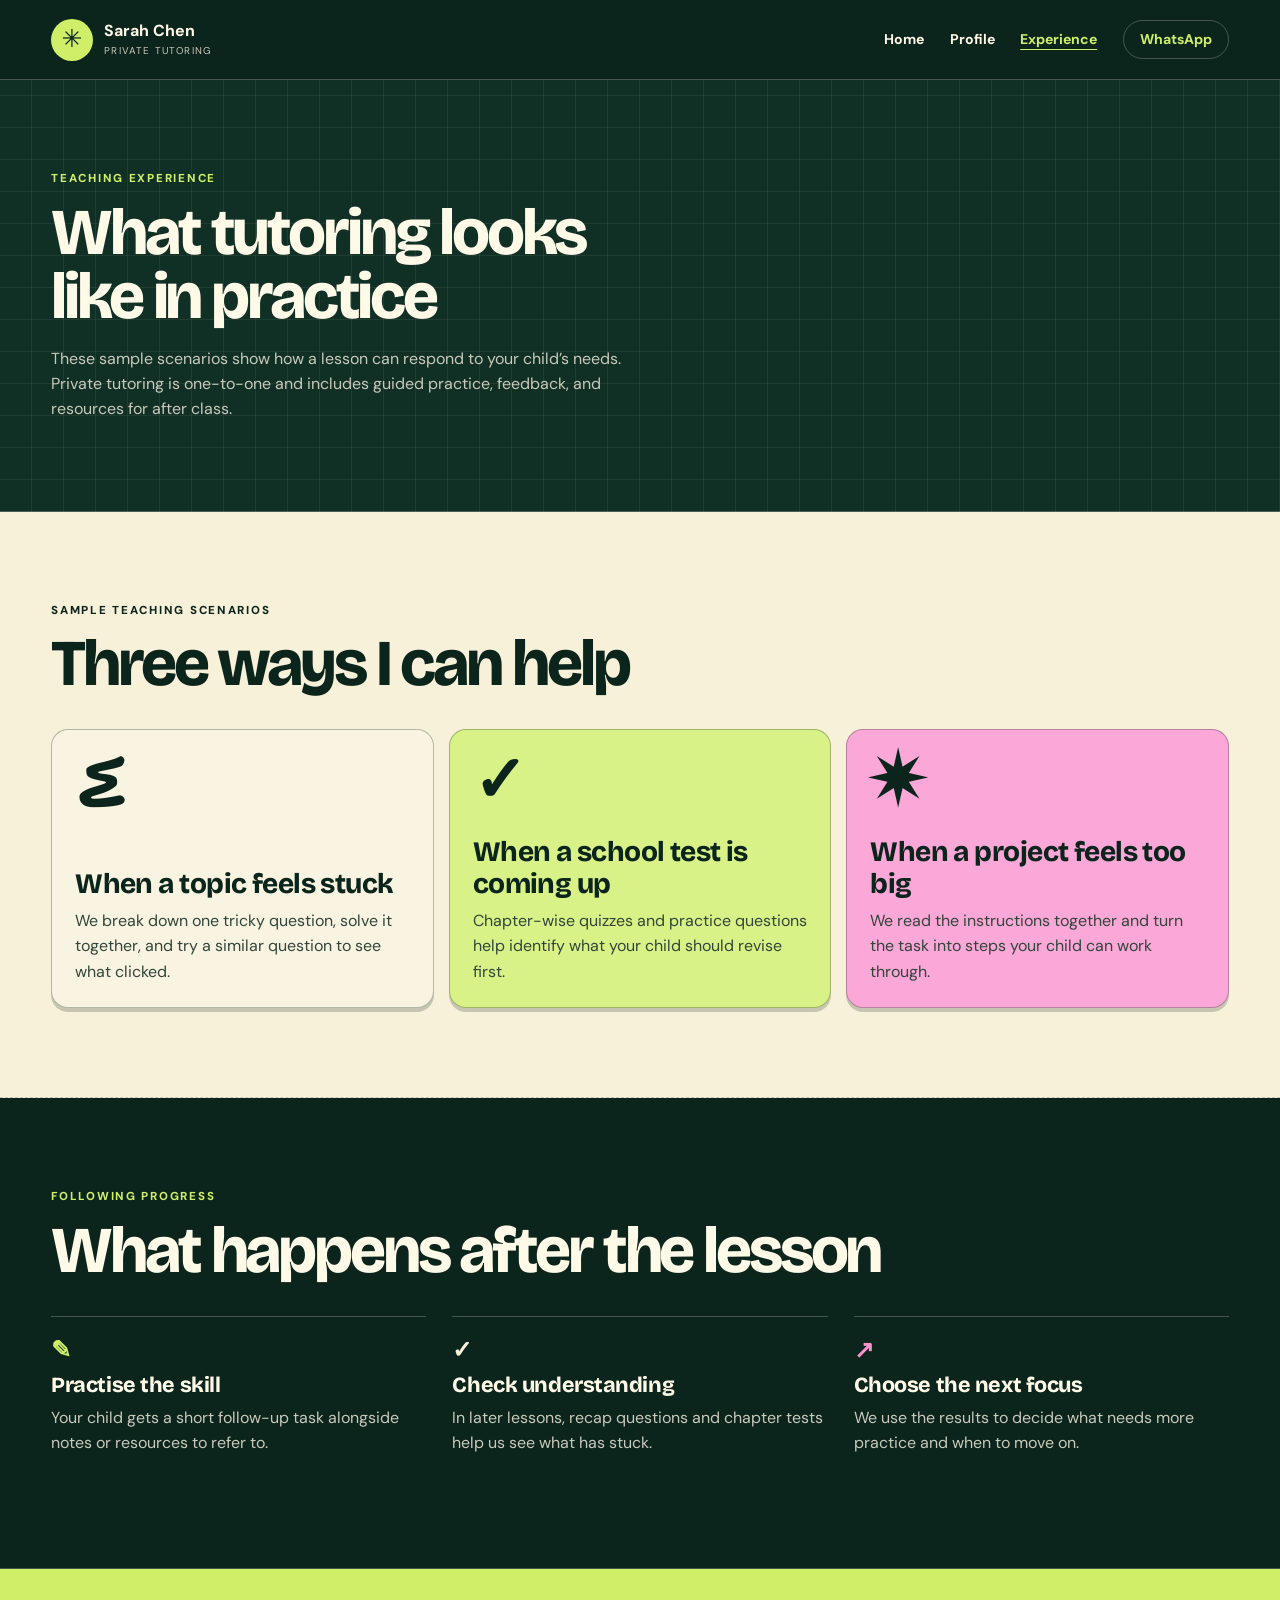
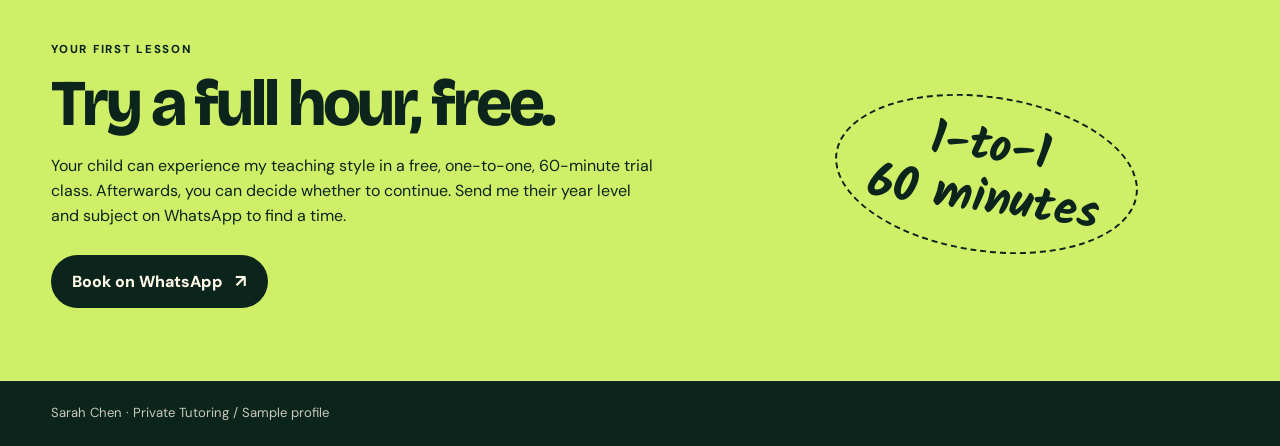
==== experience.html @ 842556ac "Add tutor profile and teaching experience pages" ====
<!doctype html>
<html lang="en"><head><meta charset="utf-8"><meta name="viewport" content="width=device-width, initial-scale=1"><meta name="theme-color" content="#102f25"><title>Teaching Experience · Sarah Chen</title><link rel="stylesheet" href="./assets/style.css?v=3"><script defer src="./assets/render.js?v=3"></script></head><body data-page="experience"><div id="site"></div><noscript>This portfolio requires JavaScript.</noscript></body></html>
---- assets/style.css ----
@import url('https://fonts.googleapis.com/css2?family=Archivo+Black&family=Bricolage+Grotesque:opsz,wght@12..96,400..800&family=DM+Sans:wght@400;500;600;700;800&family=Kalam:wght@400;700&display=swap');

:root {
  --board: #102f25;
  --deep: #0b241c;
  --ink: #fff9e8;
  --lime: #d0ef69;
  --pink: #fa91cd;
  --paper: #f8f1d9;
  --display: "Bricolage Grotesque";
  --hand: Kalam;
  --body: "DM Sans";
  --line: color-mix(in srgb, var(--ink) 24%, transparent);
  --muted: color-mix(in srgb, var(--ink) 78%, var(--deep));
  --edge: clamp(18px, 4vw, 58px);
  color-scheme: dark;
}
* { box-sizing: border-box; }
html { scroll-behavior: smooth; }
body {
  margin: 0;
  background: var(--deep);
  color: var(--ink);
  font: 1rem/1.58 var(--body), system-ui, sans-serif;
  overflow-wrap: anywhere;
}
a { color: inherit; text-decoration: none; }
a:focus-visible { outline: 2px dashed currentColor; outline-offset: 5px; }
p, h1, h2, h3, figure { margin: 0; }
#site { min-height: 100vh; }
.header, .section, .footer {
  max-width: 1290px;
  margin-inline: auto;
  padding-inline: var(--edge);
}
.header {
  display: flex;
  align-items: center;
  justify-content: space-between;
  gap: 18px 30px;
  min-height: 80px;
  border-bottom: 1px solid var(--line);
}
.brand { display: inline-flex; align-items: center; gap: 11px; line-height: 1.16; }
.brand-mark {
  display: grid;
  place-items: center;
  width: 42px;
  aspect-ratio: 1;
  border-radius: 50%;
  color: var(--deep);
  background: var(--lime);
  font-size: 1.55rem;
}
.brand b, .brand small { display: block; }
.brand small { margin-top: 4px; color: var(--muted); font-size: .62rem; letter-spacing: .12em; }
nav { display: flex; flex-wrap: wrap; align-items: center; gap: 9px clamp(12px, 2vw, 29px); }
nav a { padding-block: 5px; font-size: .88rem; font-weight: 700; }
nav a:hover, .secondary:hover { color: var(--lime); }
.nav-contact {
  padding: 7px 16px;
  border: 1px solid var(--line);
  border-radius: 99px;
  color: var(--lime);
}
.section {
  position: relative;
  padding-block: clamp(47px, 7vw, 100px);
  border-bottom: 1px solid var(--line);
}
.eyebrow {
  margin-bottom: .8rem;
  color: var(--lime);
  font-size: .72rem;
  font-weight: 800;
  letter-spacing: .15em;
}
.section h1, .section h2 {
  font: 750 clamp(2.15rem, 5.1vw, 4.65rem)/.98 var(--display), system-ui, sans-serif;
  letter-spacing: -.048em;
  white-space: pre-line;
  text-wrap: balance;
}
.body { max-width: 55ch; margin-top: 17px; color: var(--muted); white-space: pre-line; }
.hero, .cta { display: grid; grid-template-columns: 1.12fr .88fr; align-items: center; gap: clamp(25px, 6vw, 90px); }
.hero:has(> :only-child), .cta:has(> :only-child) { grid-template-columns: 1fr; }
.hero {
  min-height: min(690px, 81vh);
  isolation: isolate;
  background:
    radial-gradient(ellipse at 75% 53%, color-mix(in srgb, var(--lime) 13%, var(--board)), transparent 56%),
    linear-gradient(155deg, var(--board), var(--deep));
}
.hero::before {
  content: "";
  position: absolute;
  inset: 0;
  z-index: -1;
  pointer-events: none;
  opacity: .22;
  background:
    repeating-linear-gradient(167deg, transparent 0 43px, #d6e8ce20 54px, transparent 91px),
    radial-gradient(circle at center, #c7dbc660 .65px, transparent 1px) 0 0 / 5px 5px;
}
.hero h1, .hero h2 { font-size: clamp(3.45rem, 8.1vw, 7.6rem); line-height: .9; letter-spacing: -.08em; }
.highlight {
  margin-top: 18px;
  color: var(--lime);
  font: 700 clamp(1.7rem, 3.35vw, 3.45rem)/1.14 var(--hand), cursive;
  white-space: pre-line;
}
.hero .body { max-width: 38ch; font-size: clamp(1rem, 1.55vw, 1.2rem); }
.actions { display: flex; align-items: center; flex-wrap: wrap; gap: 14px 23px; margin-top: 26px; }
.button {
  display: inline-flex;
  align-items: center;
  gap: 12px;
  padding: 12px 20px;
  border: 1px solid transparent;
  border-radius: 99px;
  background: var(--lime);
  color: var(--deep);
  font-weight: 800;
  transition: transform .2s ease;
}
.button::after { content: '↗' / ''; font-size: 1.1em; }
.button:hover { transform: translateY(-3px); }
.secondary { font-weight: 700; text-decoration: underline; text-underline-offset: .28em; }

.portrait { position: relative; width: min(100%, 440px); margin: 12px auto 24px; isolation: isolate; }
.portrait::before {
  content: "";
  position: absolute;
  inset: -12px -11px -10px 3px;
  z-index: -1;
  border: 1px dashed var(--lime);
  border-radius: 49% 47% 10% 14% / 39% 40% 8% 10%;
  transform: rotate(5deg);
}
.portrait::after {
  content: "";
  position: absolute;
  top: 12%;
  right: -7%;
  width: 28%;
  height: 22%;
  border-top: 3px solid var(--pink);
  border-radius: 50%;
  transform: rotate(-43deg);
}
.portrait img {
  display: block;
  width: 100%;
  aspect-ratio: 1 / 1.15;
  object-fit: cover;
  border: 3px solid var(--ink);
  border-radius: 49% 47% 10% 14% / 39% 40% 8% 10%;
  filter: grayscale(1);
  background: var(--board);
}
.note {
  width: fit-content;
  max-width: 100%;
  padding: 14px 20px;
  background: var(--pink);
  color: var(--deep);
  font: 700 clamp(1.05rem, 2.1vw, 1.5rem)/1.1 var(--hand), cursive;
  white-space: pre-line;
}
.portrait .note { position: absolute; right: -5%; bottom: 5%; transform: rotate(6deg); box-shadow: 3px 4px 0 #0005; }

.cards-grid {
  display: grid;
  grid-template-columns: repeat(auto-fit, minmax(min(100%, 220px), 1fr));
  gap: 15px;
  margin: 33px 0 0;
  padding: 0;
  list-style: none;
}
.paper { padding: 23px; border: 1px solid var(--line); border-radius: 17px; }
.paper h3, .paper h2 {
  margin-top: 8px;
  font: 750 1.35rem/1.13 var(--display), system-ui, sans-serif;
  letter-spacing: -.02em;
}
.paper p { margin-top: 7px; color: var(--muted); white-space: pre-line; }
.symbol { color: var(--card, var(--lime)); font: 700 1.48rem/1 var(--hand), cursive; }

.features { background: linear-gradient(115deg, var(--board), var(--deep)); }
.features .paper { background: color-mix(in srgb, var(--board) 85%, var(--ink)); }
.features .symbol { display: inline-grid; min-width: 42px; min-height: 42px; place-items: center; border: 1px solid currentColor; border-radius: 50%; }
.tiles, .checklist {
  background: var(--paper);
  color: var(--deep);
  --line: color-mix(in srgb, var(--deep) 21%, transparent);
  --muted: color-mix(in srgb, var(--deep) 84%, var(--paper));
}
.tiles .eyebrow, .checklist .eyebrow { color: var(--deep); }
.tiles { border-bottom-style: dashed; }
.tiles .paper {
  min-height: 220px;
  display: flex;
  flex-direction: column;
  background: color-mix(in srgb, var(--card, var(--lime)) 80%, white);
  border-color: color-mix(in srgb, var(--deep) 29%, transparent);
  box-shadow: 0 4px 0 var(--line);
}
.tiles .symbol { color: var(--deep); font-size: clamp(2.4rem, 5vw, 4.45rem); margin-bottom: auto; }
.tiles .paper h3 { font-size: clamp(1.45rem, 2.2vw, 1.95rem); margin-top: 20px; }

.checklist .cards-grid { grid-template-columns: repeat(2, minmax(0, 1fr)); column-gap: 35px; row-gap: 0; }
.checklist .paper {
  display: grid;
  grid-template-columns: 42px 1fr;
  column-gap: 12px;
  align-content: start;
  border: 0;
  border-top: 1px solid var(--line);
  border-radius: 0;
  padding: 19px 0;
}
.checklist .symbol {
  grid-row: span 2;
  display: grid;
  place-items: center;
  height: 36px;
  border: 1px solid var(--line);
  border-radius: 9px;
  color: var(--deep);
  background: var(--card, var(--lime));
  font-size: 1.12rem;
}
.checklist .paper h3, .timeline .paper h3 { margin-top: 0; }
.checklist .paper p, .timeline .paper p { grid-column: 2; }

.timeline {
  background:
    repeating-linear-gradient(0deg, transparent 0 31px, #f8f1d912 31px 32px),
    repeating-linear-gradient(90deg, transparent 0 31px, #f8f1d912 31px 32px),
    var(--board);
}
.timeline .cards-grid {
  display: block;
  padding: 6px 23px;
  border: 1px solid var(--line);
  border-radius: 20px;
  background: var(--deep);
}
.timeline .paper {
  display: grid;
  grid-template-columns: minmax(64px, 94px) 1fr;
  column-gap: 13px;
  border: 0;
  border-radius: 0;
  padding: 16px 0;
}
.timeline .paper + .paper { border-top: 1px dashed var(--line); }
.timeline .symbol { grid-row: span 2; align-self: center; font-size: clamp(1.05rem, 2vw, 1.45rem); }
.timeline .paper p { margin-top: 4px; }
.steps .paper { padding-inline: 0; border: 0; border-top: 1px solid var(--line); border-radius: 0; }
.steps .cards-grid { column-gap: 26px; }

.cta {
  padding-block: clamp(42px, 6vw, 72px);
  background: var(--lime);
  color: var(--deep);
  --muted: var(--deep);
}
.cta .eyebrow { color: inherit; }
.cta .button { background: var(--deep); color: var(--ink); }
.cta .secondary:hover { color: var(--deep); }
.cta > .note {
  justify-self: center;
  padding: 24px 34px;
  border: 2px dashed var(--deep);
  border-radius: 50%;
  text-align: center;
  background: transparent;
  transform: rotate(8deg);
  font-size: clamp(1.5rem, 3.7vw, 3.35rem);
}
.cta .paper p { color: var(--deep); }
.cta .paper .symbol { color: var(--deep); }
.footer { padding-block: 22px; color: var(--muted); font-size: .82rem; }

@media (min-width: 880px) {
  .features, .timeline { display: grid; grid-template-columns: .82fr 1.18fr; align-items: start; gap: 45px; }
  .features .cards-grid, .timeline .cards-grid { margin-top: 0; }
  .features .cards-grid { grid-template-columns: repeat(auto-fit, minmax(min(100%, 175px), 1fr)); }
}
@media (max-width: 720px) {
  .header { flex-direction: column; align-items: flex-start; padding-block: 14px; gap: 9px; }
  .hero, .cta { grid-template-columns: 1fr; min-height: auto; }
  .hero h1, .hero h2 { font-size: clamp(2.7rem, 12vw, 5.4rem); }
  .portrait { width: min(84%, 360px); }
  .cta > .note { justify-self: start; }
}
@media (max-width: 480px) {
  .checklist .cards-grid { grid-template-columns: 1fr; }
  .timeline .cards-grid { padding-inline: 13px; }
  .tiles .paper { min-height: 155px; }
}
@media (prefers-reduced-motion: reduce) {
  html { scroll-behavior: auto; }
  * { transition: none !important; }
}

.checklist .paper :is(h2, h3), .timeline .paper :is(h2, h3) { grid-column: 2; margin-top: 0; }
.checklist .symbol, .timeline .symbol { grid-column: 1; grid-row: 1 / span 2; }
.checklist .paper:not(:has(.symbol)), .timeline .paper:not(:has(.symbol)) { grid-template-columns: 1fr; }
.checklist .paper:not(:has(.symbol)) > *, .timeline .paper:not(:has(.symbol)) > * { grid-column: 1; }

nav [aria-current="page"] { color: var(--lime); text-decoration: underline; text-underline-offset: .32em; }
@media (min-width: 721px) {
  .header nav { justify-content: flex-end; }
  .header .brand { flex: 0 0 auto; }
}
body[data-page="experience"] main > .section:first-child {
  background:
    repeating-linear-gradient(0deg, transparent 0 31px, #f8f1d912 31px 32px),
    repeating-linear-gradient(90deg, transparent 0 31px, #f8f1d912 31px 32px),
    var(--board);
}
body[data-page="experience"] main > .section:first-child .copy { max-width: 760px; }
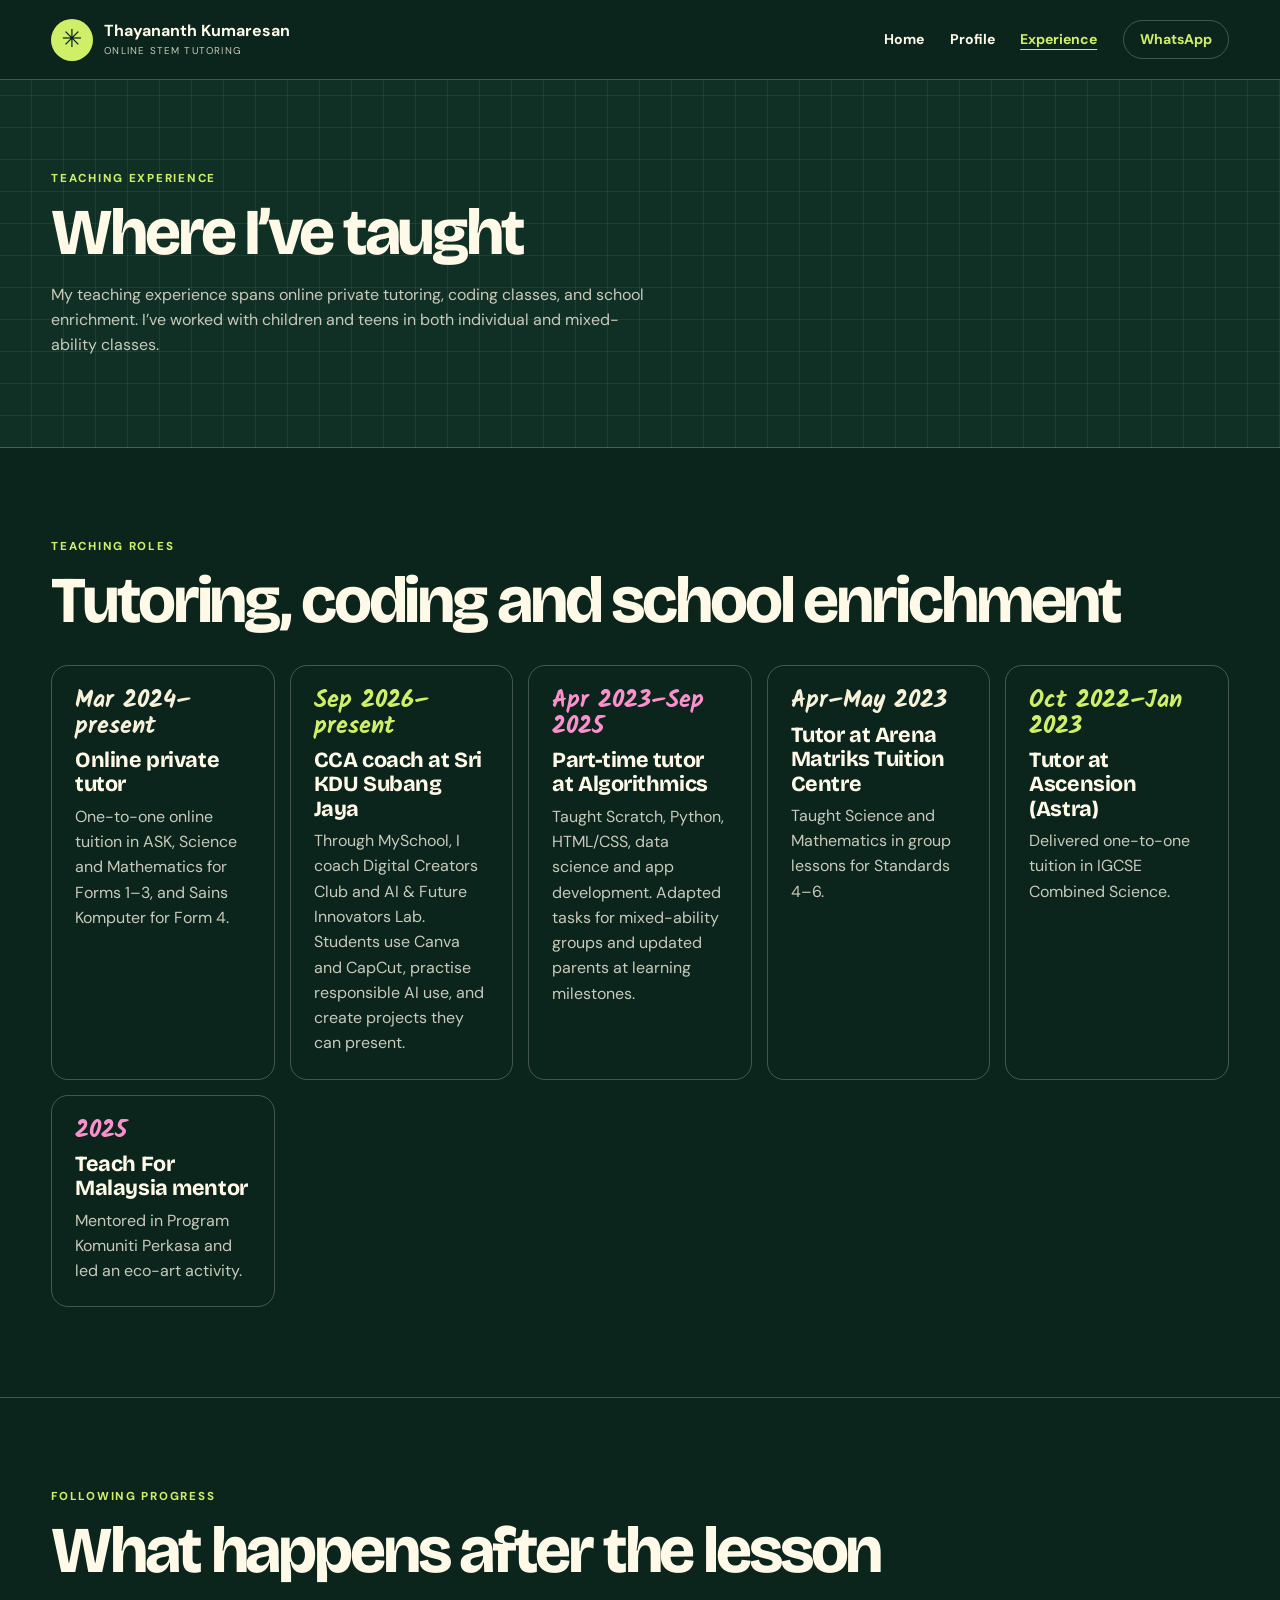
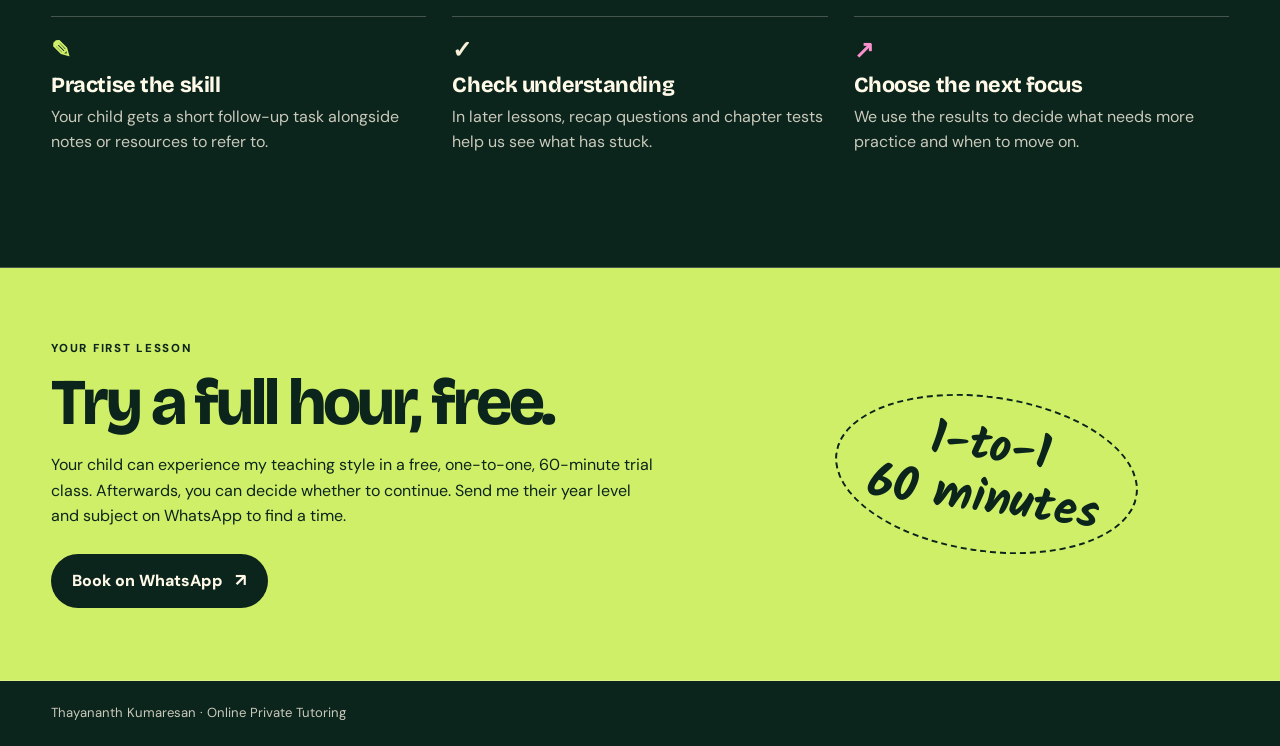
==== commit 10935e7f: "Publish Thayananth’s tutor profile and résumé experience" ====
--- a/experience.html
+++ b/experience.html
@@ -1,2 +1,2 @@
 <!doctype html>
-<html lang="en"><head><meta charset="utf-8"><meta name="viewport" content="width=device-width, initial-scale=1"><meta name="theme-color" content="#102f25"><title>Teaching Experience · Sarah Chen</title><link rel="stylesheet" href="./assets/style.css?v=3"><script defer src="./assets/render.js?v=3"></script></head><body data-page="experience"><div id="site"></div><noscript>This portfolio requires JavaScript.</noscript></body></html>
+<html lang="en"><head><meta charset="utf-8"><meta name="viewport" content="width=device-width, initial-scale=1"><meta name="theme-color" content="#102f25"><title>Teaching Experience · Thayananth Kumaresan</title><link rel="stylesheet" href="./assets/style.css?v=4"><script defer src="./assets/render.js?v=3"></script></head><body data-page="experience"><div id="site"></div><noscript>This portfolio requires JavaScript.</noscript></body></html>
--- a/assets/style.css
+++ b/assets/style.css
@@ -155,7 +155,6 @@
   object-fit: cover;
   border: 3px solid var(--ink);
   border-radius: 49% 47% 10% 14% / 39% 40% 8% 10%;
-  filter: grayscale(1);
   background: var(--board);
 }
 .note {
